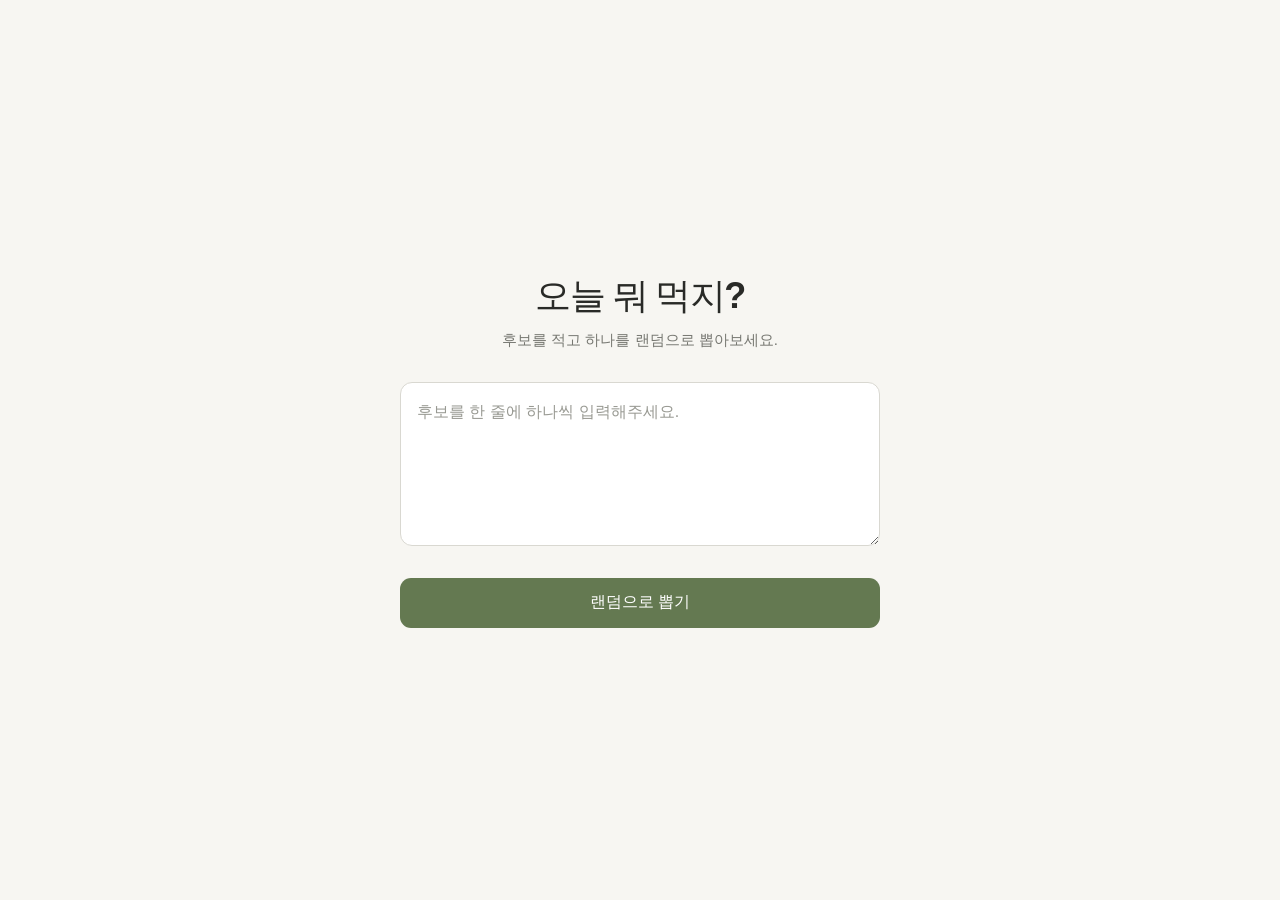
==== index.html @ 3a749e0d "Add files via upload" ====
<!doctype html>
<html lang="ko">
  <head>
    <meta charset="utf-8">
    <meta name="viewport" content="width=device-width, initial-scale=1">
    <meta name="theme-color" content="#f7f6f2">
    <title>오늘 뭐 먹지?</title>
    <link rel="stylesheet" href="style.css">
    <script src="script.js" defer></script>
  </head>
  <body>
    <main class="picker">
      <header class="intro">
        <h1>오늘 뭐 먹지?</h1>
        <p>후보를 적고 하나를 랜덤으로 뽑아보세요.</p>
      </header>

      <form id="picker-form" novalidate>
        <label class="sr-only" for="choices">추첨 후보</label>
        <textarea id="choices" name="choices" placeholder="후보를 한 줄에 하나씩 입력해주세요." spellcheck="false"></textarea>
        <p id="message" class="message" role="status" aria-live="polite"></p>
        <button type="submit">랜덤으로 뽑기</button>
      </form>

      <section id="result" class="result" aria-live="polite" aria-atomic="true" hidden>
        <p>오늘은</p>
        <h2 id="result-text"></h2>
      </section>
    </main>
  </body>
</html>
---- style.css ----
:root {
  color-scheme: light;
  font-family: -apple-system, BlinkMacSystemFont, "Pretendard", "Noto Sans KR", sans-serif;
  color: #292a27;
  background: #f7f6f2;
  font-synthesis: none;
  text-rendering: optimizeLegibility;
}

* { box-sizing: border-box; }

body {
  min-width: 320px;
  min-height: 100vh;
  margin: 0;
  padding: 64px 20px;
  display: flex;
  justify-content: center;
  align-items: center;
}

.picker { width: min(100%, 480px); }
.intro { margin-bottom: 30px; text-align: center; }
h1 { margin: 0; font-size: clamp(30px, 7vw, 36px); line-height: 1.25; letter-spacing: -0.045em; }
.intro p { margin: 10px 0 0; color: #777872; font-size: 15px; line-height: 1.6; }

textarea {
  display: block;
  width: 100%;
  min-height: 164px;
  padding: 16px;
  resize: vertical;
  border: 1px solid #d9d8d1;
  border-radius: 12px;
  outline: none;
  background: #fff;
  color: inherit;
  font: inherit;
  font-size: 16px;
  line-height: 1.65;
  transition: border-color 150ms ease;
}
textarea::placeholder { color: #999a93; }
textarea:focus { border-color: #71845f; }

.message { min-height: 20px; margin: 7px 2px 5px; color: #a34f48; font-size: 13px; }
button {
  width: 100%;
  min-height: 50px;
  border: 0;
  border-radius: 11px;
  background: #647951;
  color: #fff;
  font: inherit;
  font-size: 16px;
  font-weight: 700;
  cursor: pointer;
  transition: background-color 150ms ease, transform 150ms ease;
}
button:hover { background: #556944; transform: translateY(-1px); }
button:focus-visible { outline: 3px solid #a9b99a; outline-offset: 3px; }
button:active { transform: translateY(0); }

.result {
  margin-top: 34px;
  padding: 22px 20px 24px;
  border: 1px solid #e8e6dd;
  border-radius: 14px;
  background: #fbfaf7;
  text-align: center;
  animation: appear 180ms ease-out;
}
.result[hidden] { display: none; }
.result p { margin: 0 0 8px; color: #777872; font-size: 15px; }
.result h2 { margin: 0; overflow-wrap: anywhere; font-size: clamp(28px, 7vw, 38px); font-weight: 700; line-height: 1.35; letter-spacing: -0.035em; }
.sr-only { position: absolute; width: 1px; height: 1px; padding: 0; margin: -1px; overflow: hidden; clip: rect(0, 0, 0, 0); white-space: nowrap; border: 0; }

@keyframes appear { from { opacity: 0; transform: translateY(6px); } to { opacity: 1; transform: translateY(0); } }
@media (max-width: 480px) {
  body { align-items: flex-start; padding: 56px 20px 40px; }
  .intro { margin-bottom: 26px; }
  .result { margin-top: 30px; }
}
@media (prefers-reduced-motion: reduce) {
  *, *::before, *::after { animation-duration: 0.01ms !important; transition-duration: 0.01ms !important; }
}
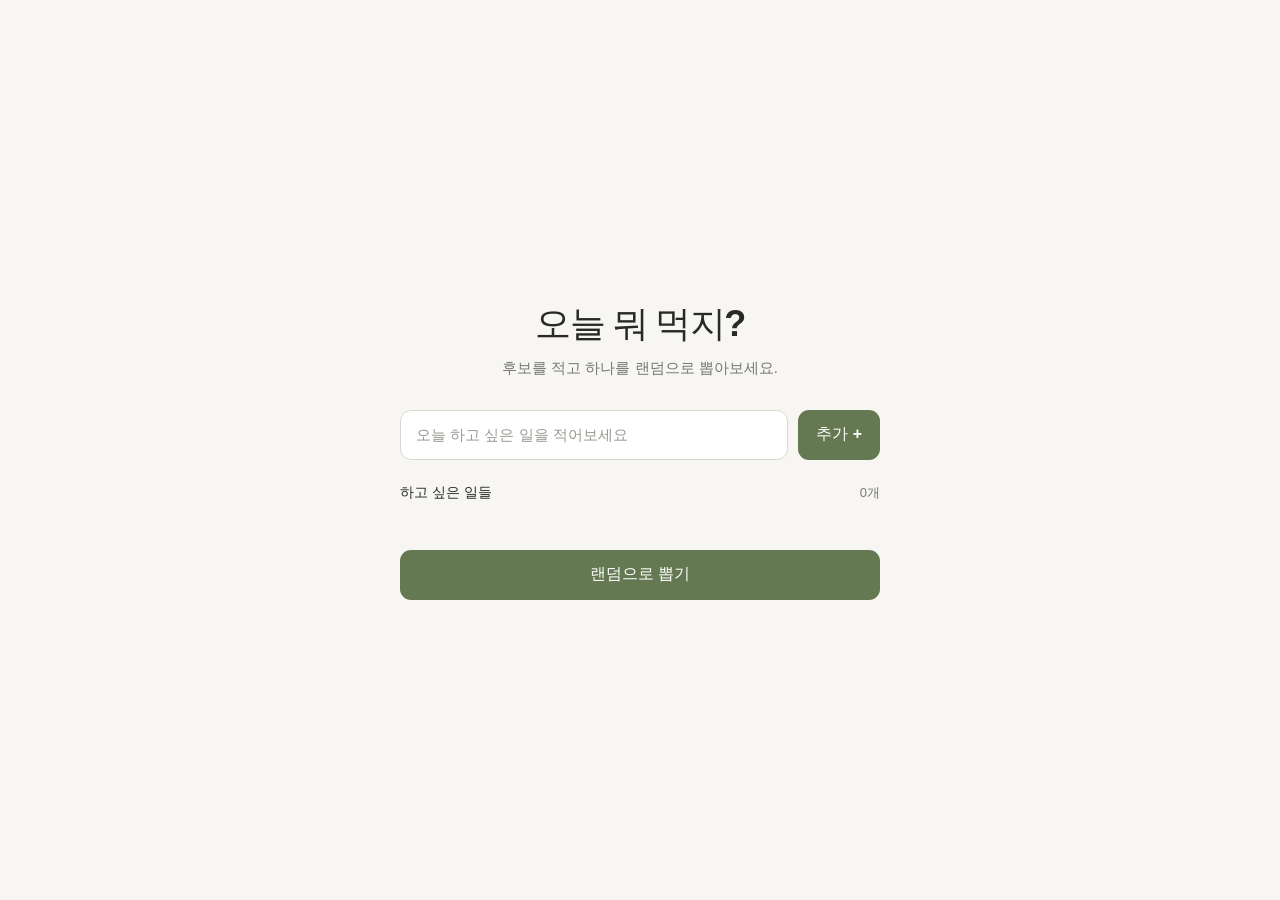
==== commit 7d9dcc9a: "Add files via upload" ====
--- a/index.html
+++ b/index.html
@@ -15,12 +15,24 @@
         <p>후보를 적고 하나를 랜덤으로 뽑아보세요.</p>
       </header>
 
-      <form id="picker-form" novalidate>
-        <label class="sr-only" for="choices">추첨 후보</label>
-        <textarea id="choices" name="choices" placeholder="후보를 한 줄에 하나씩 입력해주세요." spellcheck="false"></textarea>
-        <p id="message" class="message" role="status" aria-live="polite"></p>
-        <button type="submit">랜덤으로 뽑기</button>
+      <form id="candidate-form" novalidate>
+        <label class="sr-only" for="candidate-input">하고 싶은 일</label>
+        <div class="input-row">
+          <input id="candidate-input" name="candidate" type="text" placeholder="오늘 하고 싶은 일을 적어보세요" autocomplete="off">
+          <button class="add-button" type="submit">추가 +</button>
+        </div>
       </form>
+
+      <section class="candidate-section" aria-labelledby="candidate-heading">
+        <div class="candidate-heading">
+          <h2 id="candidate-heading">하고 싶은 일들</h2>
+          <span id="candidate-count">0개</span>
+        </div>
+        <ul id="candidate-list" class="candidate-list"></ul>
+      </section>
+
+      <p id="message" class="message" role="status" aria-live="polite"></p>
+      <button id="draw-button" class="draw-button" type="button">랜덤으로 뽑기</button>
 
       <section id="result" class="result" aria-live="polite" aria-atomic="true" hidden>
         <p>오늘은</p>
--- a/style.css
+++ b/style.css
@@ -24,27 +24,25 @@
 h1 { margin: 0; font-size: clamp(30px, 7vw, 36px); line-height: 1.25; letter-spacing: -0.045em; }
 .intro p { margin: 10px 0 0; color: #777872; font-size: 15px; line-height: 1.6; }
 
-textarea {
-  display: block;
-  width: 100%;
-  min-height: 164px;
-  padding: 16px;
-  resize: vertical;
+.input-row { display: flex; gap: 10px; }
+input[type="text"] {
+  min-width: 0;
+  flex: 1;
+  height: 50px;
+  padding: 0 15px;
   border: 1px solid #d9d8d1;
-  border-radius: 12px;
+  border-radius: 11px;
   outline: none;
   background: #fff;
   color: inherit;
   font: inherit;
-  font-size: 16px;
-  line-height: 1.65;
+  font-size: 15px;
   transition: border-color 150ms ease;
 }
-textarea::placeholder { color: #999a93; }
-textarea:focus { border-color: #71845f; }
+input[type="text"]::placeholder { color: #999a93; }
+input[type="text"]:focus { border-color: #71845f; }
 
-.message { min-height: 20px; margin: 7px 2px 5px; color: #a34f48; font-size: 13px; }
-button {
+.add-button, .draw-button {
   width: 100%;
   min-height: 50px;
   border: 0;
@@ -57,9 +55,23 @@
   cursor: pointer;
   transition: background-color 150ms ease, transform 150ms ease;
 }
-button:hover { background: #556944; transform: translateY(-1px); }
-button:focus-visible { outline: 3px solid #a9b99a; outline-offset: 3px; }
-button:active { transform: translateY(0); }
+.add-button { width: auto; flex: 0 0 auto; padding: 0 18px; white-space: nowrap; }
+.add-button:hover, .draw-button:hover { background: #556944; transform: translateY(-1px); }
+.add-button:focus-visible, .draw-button:focus-visible, .remove-button:focus-visible { outline: 3px solid #a9b99a; outline-offset: 3px; }
+.add-button:active, .draw-button:active { transform: translateY(0); }
+
+.candidate-section { margin-top: 24px; }
+.candidate-heading { display: flex; align-items: center; justify-content: space-between; margin-bottom: 10px; }
+.candidate-heading h2 { margin: 0; font-size: 14px; font-weight: 600; }
+.candidate-heading span { color: #777872; font-size: 13px; }
+.candidate-list { display: grid; gap: 8px; margin: 0; padding: 0; list-style: none; }
+.candidate-item { display: flex; align-items: flex-start; gap: 12px; min-width: 0; padding: 10px 10px 10px 14px; border: 1px solid #e8e6dd; border-radius: 11px; background: #fbfaf7; }
+.candidate-number { flex: 0 0 auto; padding-top: 2px; color: #999a93; font-size: 13px; font-variant-numeric: tabular-nums; }
+.candidate-text { min-width: 0; flex: 1; overflow-wrap: anywhere; font-size: 15px; line-height: 1.55; }
+.remove-button { flex: 0 0 36px; width: 36px; height: 36px; margin: -3px -2px -3px 0; border: 0; border-radius: 8px; background: transparent; color: #777872; font: inherit; font-size: 23px; line-height: 1; cursor: pointer; }
+.remove-button:hover { background: #efeee8; color: #292a27; }
+.message { min-height: 20px; margin: 13px 2px 5px; color: #a34f48; font-size: 13px; }
+.draw-button { display: block; }
 
 .result {
   margin-top: 34px;
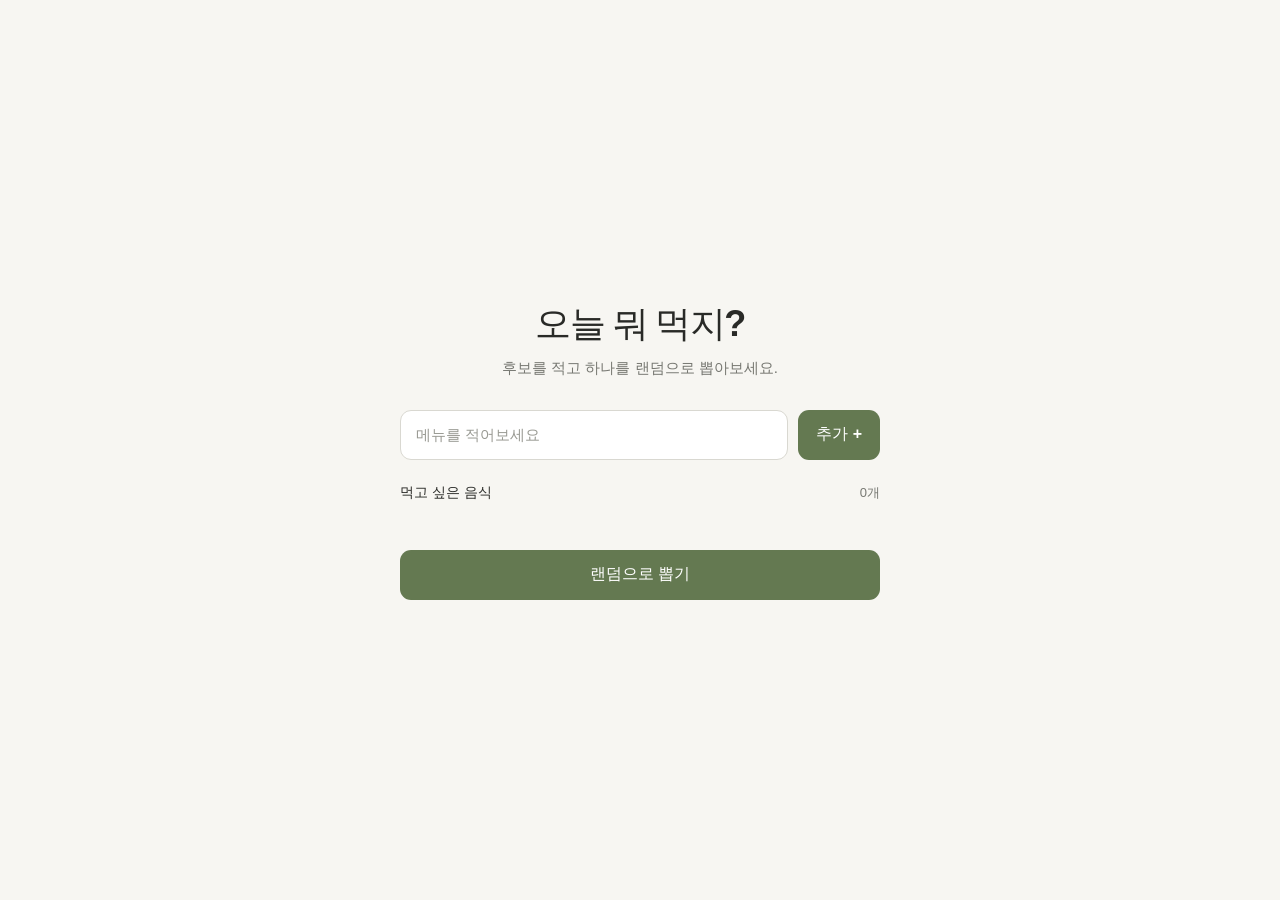
==== commit 10217094: "index.html" ====
--- a/index.html
+++ b/index.html
@@ -16,16 +16,16 @@
       </header>
 
       <form id="candidate-form" novalidate>
-        <label class="sr-only" for="candidate-input">하고 싶은 일</label>
+        <label class="sr-only" for="candidate-input">먹고 싶은 음식</label>
         <div class="input-row">
-          <input id="candidate-input" name="candidate" type="text" placeholder="오늘 하고 싶은 일을 적어보세요" autocomplete="off">
+          <input id="candidate-input" name="candidate" type="text" placeholder="메뉴를 적어보세요" autocomplete="off">
           <button class="add-button" type="submit">추가 +</button>
         </div>
       </form>
 
       <section class="candidate-section" aria-labelledby="candidate-heading">
         <div class="candidate-heading">
-          <h2 id="candidate-heading">하고 싶은 일들</h2>
+          <h2 id="candidate-heading">먹고 싶은 음식</h2>
           <span id="candidate-count">0개</span>
         </div>
         <ul id="candidate-list" class="candidate-list"></ul>
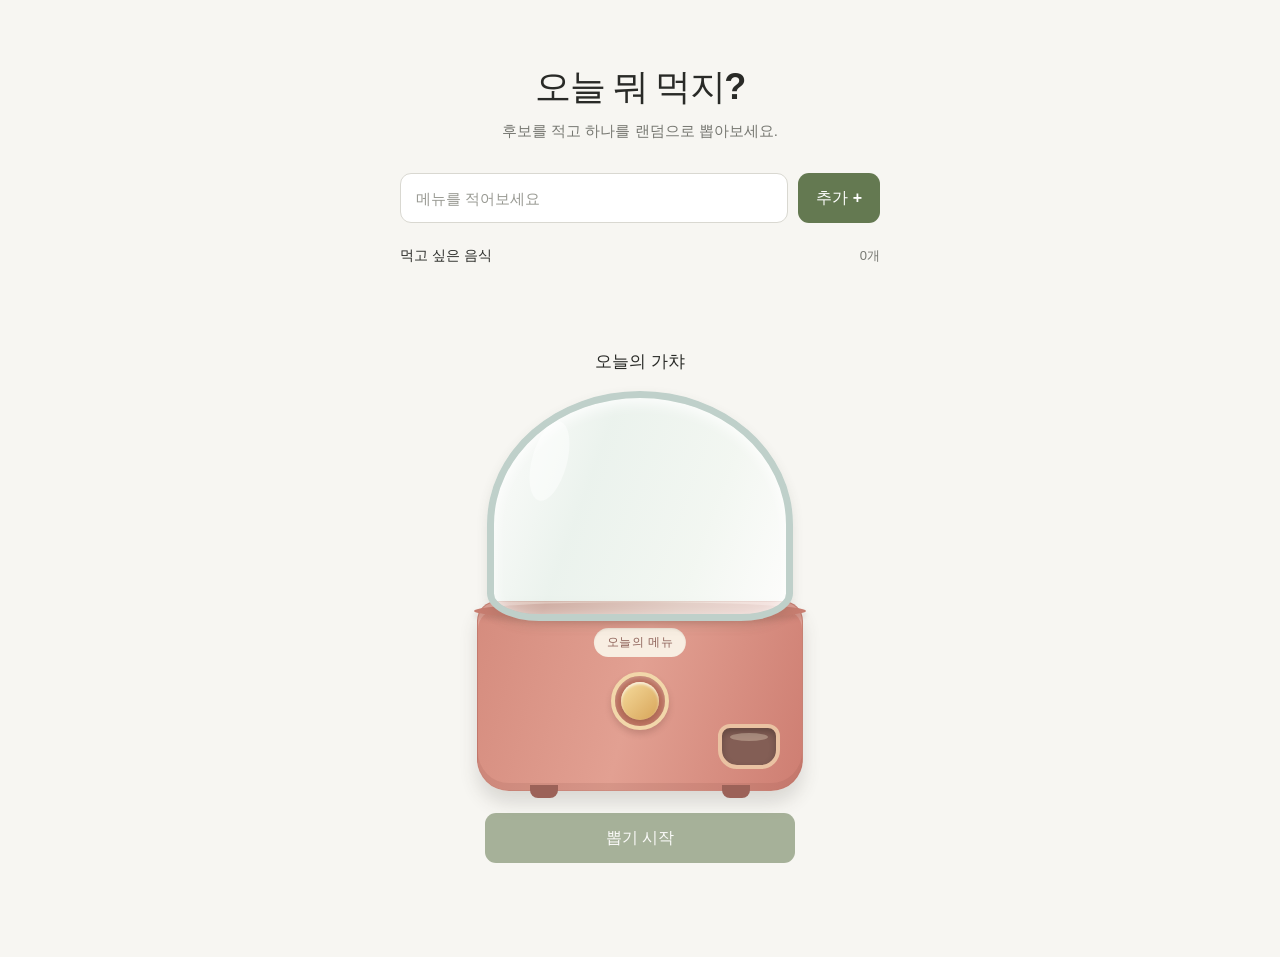
==== commit 0b6915f3: "Add interactive gachapon draw flow" ====
--- a/index.html
+++ b/index.html
@@ -32,11 +32,40 @@
       </section>
 
       <p id="message" class="message" role="status" aria-live="polite"></p>
-      <button id="draw-button" class="draw-button" type="button">랜덤으로 뽑기</button>
+
+      <section class="gacha-section" aria-labelledby="gacha-title">
+        <h2 id="gacha-title">오늘의 가챠</h2>
+        <div class="gacha-machine" aria-label="등록한 메뉴가 들어 있는 가챠머신">
+          <div class="machine-dome" aria-hidden="true">
+            <div id="capsule-bed" class="capsule-bed"></div>
+            <span class="dome-glint"></span>
+          </div>
+          <div class="machine-body" aria-hidden="true">
+            <div class="machine-brand">오늘의 메뉴</div>
+            <div class="machine-knob"><span></span></div>
+            <div class="dispense-slot"><span></span></div>
+            <div class="machine-feet"><span></span><span></span></div>
+          </div>
+        </div>
+
+        <div class="machine-controls">
+          <button id="draw-button" class="draw-button" type="button" disabled>뽑기 시작</button>
+          <p id="machine-status" class="machine-status" role="status" aria-live="polite"></p>
+          <div id="dispensed-area" class="dispensed-area" hidden>
+            <button id="open-capsule" class="open-capsule" type="button" aria-label="당첨 캡슐 열기">
+              <span class="capsule-shell capsule-top"></span>
+              <span class="capsule-shell capsule-bottom"></span>
+              <span id="capsule-reveal" class="capsule-reveal" aria-hidden="true"></span>
+            </button>
+            <p>캡슐을 눌러 열어보세요!</p>
+          </div>
+        </div>
+      </section>
 
       <section id="result" class="result" aria-live="polite" aria-atomic="true" hidden>
-        <p>오늘은</p>
+        <p>오늘은...</p>
         <h2 id="result-text"></h2>
+        <button id="return-button" type="button">기계로 돌아가기</button>
       </section>
     </main>
   </body>
--- a/style.css
+++ b/style.css
@@ -72,6 +72,116 @@
 .remove-button:hover { background: #efeee8; color: #292a27; }
 .message { min-height: 20px; margin: 13px 2px 5px; color: #a34f48; font-size: 13px; }
 .draw-button { display: block; }
+.add-button:disabled, .draw-button:disabled, .remove-button:disabled { cursor: not-allowed; opacity: 0.55; transform: none; }
+
+.gacha-section { margin-top: 42px; text-align: center; }
+.gacha-section > h2 { margin: 0 0 18px; font-size: 17px; font-weight: 700; }
+.gacha-machine { width: min(100%, 340px); margin: 0 auto; position: relative; }
+.machine-dome {
+  position: relative;
+  z-index: 2;
+  width: min(90%, 306px);
+  height: clamp(188px, 58vw, 230px);
+  margin: 0 auto;
+  overflow: hidden;
+  border: 7px solid #bfd0ca;
+  border-radius: 50% 50% 17% 17% / 58% 58% 12% 12%;
+  background: linear-gradient(110deg, rgba(255,255,255,.72), rgba(220,238,231,.44) 34%, rgba(240,247,241,.66) 70%, rgba(255,255,255,.72));
+  box-shadow: inset 0 5px 14px rgba(255,255,255,.86), 0 5px 12px rgba(70,82,67,.12);
+}
+.capsule-bed { position: absolute; inset: 0; --capsule-width: 38px; }
+.machine-capsule, .open-capsule {
+  width: var(--capsule-width, 46px);
+  aspect-ratio: 1.32;
+  border: 1px solid rgba(94,78,67,.16);
+  border-radius: 50%;
+  background: linear-gradient(to bottom, var(--cap-light) 0 48%, rgba(114,93,80,.36) 48% 52%, var(--cap-dark) 52% 100%);
+  box-shadow: inset 3px 3px 5px rgba(255,255,255,.76), inset -3px -4px 5px rgba(86,65,57,.12), 0 2px 3px rgba(65,61,54,.18);
+}
+.machine-capsule {
+  position: absolute;
+  left: var(--x);
+  top: var(--y);
+  transform: translate(-50%, -50%) rotate(var(--rotation, 0deg));
+  transition: left 760ms cubic-bezier(.2,.75,.3,1), top 760ms cubic-bezier(.2,.75,.3,1), transform 760ms ease, opacity 220ms ease;
+}
+.machine-capsule:nth-child(3n) { --rotation: 24deg; }
+.machine-capsule:nth-child(3n + 1) { --rotation: -18deg; }
+.machine-capsule.is-selected {
+  z-index: 3;
+  left: 50%;
+  top: 101%;
+  transform: translate(-50%, -50%) rotate(0deg) scale(1.16);
+}
+.dome-glint { position: absolute; top: 10%; left: 13%; width: 12%; height: 38%; border-radius: 50%; background: rgba(255,255,255,.46); transform: rotate(15deg); pointer-events: none; }
+.machine-body {
+  position: relative;
+  width: 96%;
+  height: 190px;
+  margin: -20px auto 0;
+  border: 1px solid rgba(129,74,62,.18);
+  border-radius: 20px 20px 32px 32px;
+  background: linear-gradient(105deg, #d58c7e, #e2a092 48%, #ce7e72);
+  box-shadow: inset 0 8px 0 rgba(255,255,255,.18), inset 0 -7px 0 rgba(125,70,60,.12), 0 12px 18px rgba(67,62,54,.16);
+}
+.machine-body::before { position: absolute; content: ""; left: -4px; right: -4px; top: 0; height: 18px; border-radius: 50%; background: #c77d70; box-shadow: 0 4px 5px rgba(112,66,56,.18); }
+.machine-brand { position: absolute; top: 26px; left: 50%; padding: 6px 13px; border-radius: 999px; background: #f8eee2; color: #8e6259; font-size: 12px; font-weight: 700; letter-spacing: .04em; white-space: nowrap; transform: translateX(-50%); box-shadow: inset 0 1px 2px rgba(112,75,61,.1); }
+.machine-knob { position: absolute; top: 70px; left: 50%; width: 58px; height: 58px; padding: 6px; border: 4px solid #f2d7aa; border-radius: 50%; background: #ba715f; transform: translateX(-50%); box-shadow: 0 4px 6px rgba(95,53,45,.22), inset 0 2px 4px rgba(255,255,255,.25); }
+.machine-knob span { display: block; width: 100%; height: 100%; border-radius: 50%; background: linear-gradient(135deg, #f6dc9d, #d7a458); box-shadow: inset 0 2px 3px rgba(255,255,255,.75), 0 2px 3px rgba(105,68,42,.2); }
+.dispense-slot { position: absolute; right: 22px; bottom: 21px; width: 62px; height: 45px; border: 4px solid #eac2a2; border-radius: 12px 12px 19px 19px; background: #835e55; box-shadow: inset 0 4px 7px rgba(0,0,0,.24); }
+.dispense-slot span { position: absolute; left: 8px; right: 8px; top: 5px; height: 8px; border-radius: 50%; background: rgba(255,240,214,.3); }
+.machine-feet { position: absolute; bottom: -8px; left: 16%; right: 16%; display: flex; justify-content: space-between; }
+.machine-feet span { width: 28px; height: 13px; border-radius: 0 0 8px 8px; background: #9c6258; }
+.machine-controls { min-height: 64px; margin: 22px auto 0; text-align: center; }
+.draw-button { width: min(100%, 310px); margin: 0 auto; }
+.machine-status { min-height: 20px; margin: 10px 0 0; color: #777872; font-size: 14px; }
+.dispensed-area { margin: 7px auto 0; animation: capsule-arrive 460ms cubic-bezier(.2,.75,.3,1) both; }
+.dispensed-area[hidden] { display: none; }
+.dispensed-area p { margin: 10px 0 0; color: #777872; font-size: 14px; }
+.open-capsule {
+  position: relative;
+  display: block;
+  width: 90px;
+  padding: 0;
+  border: 0;
+  background: transparent;
+  box-shadow: none;
+  cursor: pointer;
+  animation: capsule-wiggle 1.2s ease-in-out infinite;
+  transition: transform 180ms ease;
+}
+.open-capsule:hover { transform: scale(1.06); }
+.open-capsule:focus-visible { outline: 3px solid #a9b99a; outline-offset: 6px; }
+.open-capsule:disabled { cursor: default; }
+.capsule-shell { position: absolute; left: 0; width: 100%; height: 52%; border: 1px solid rgba(94,78,67,.16); box-shadow: inset 4px 3px 7px rgba(255,255,255,.66), 0 2px 3px rgba(65,61,54,.13); transition: transform 420ms cubic-bezier(.2,.7,.2,1), opacity 380ms ease; }
+.capsule-top { top: 0; border-radius: 50% 50% 13px 13px / 85% 85% 20% 20%; background: linear-gradient(to bottom, var(--cap-light), color-mix(in srgb, var(--cap-light), white 20%)); }
+.capsule-bottom { bottom: 0; border-radius: 13px 13px 50% 50% / 20% 20% 85% 85%; background: linear-gradient(to bottom, color-mix(in srgb, var(--cap-dark), white 14%), var(--cap-dark)); }
+.capsule-reveal { position: absolute; z-index: 2; left: 50%; top: 50%; width: min(340px, calc(100vw - 44px)); color: #292a27; font-size: 19px; font-weight: 700; line-height: 1.45; overflow-wrap: anywhere; opacity: 0; transform: translate(-50%, -35%) scale(.9); transition: opacity 180ms ease, transform 240ms ease; pointer-events: none; }
+.open-capsule.is-opening { animation: none; }
+.open-capsule.is-opening .capsule-top { transform: translateY(-38px) rotate(-13deg); }
+.open-capsule.is-opening .capsule-bottom { transform: translateY(38px) rotate(13deg); }
+.open-capsule.is-opening .capsule-reveal { opacity: 1; transform: translate(-50%, -50%) scale(1); }
+.open-capsule.is-opening:disabled { background-color: transparent; }
+.result { position: relative; z-index: 2; margin-top: 14px; }
+.result button { min-height: 48px; margin-top: 20px; padding: 0 20px; border: 0; border-radius: 11px; background: #647951; color: #fff; font: inherit; font-size: 15px; font-weight: 700; cursor: pointer; }
+.result button:hover { background: #556944; }
+.result button:focus-visible { outline: 3px solid #a9b99a; outline-offset: 3px; }
+
+@keyframes capsule-arrive { from { opacity: 0; transform: translateY(-30px) scale(.55) rotate(35deg); } to { opacity: 1; transform: translateY(0) scale(1) rotate(0); } }
+@keyframes capsule-wiggle { 0%, 100% { transform: rotate(0); } 25% { transform: rotate(4deg); } 75% { transform: rotate(-4deg); } }
+@keyframes capsule-jostle { 0%, 100% { transform: translate(-50%, -50%) rotate(var(--rotation, 0deg)); } 25% { transform: translate(calc(-50% + 4px), calc(-50% - 4px)) rotate(18deg); } 50% { transform: translate(calc(-50% - 3px), calc(-50% + 3px)) rotate(-15deg); } 75% { transform: translate(calc(-50% + 2px), calc(-50% + 2px)) rotate(8deg); } }
+.gacha-machine.is-mixing .machine-capsule { animation: capsule-jostle 340ms ease-in-out infinite; }
+.gacha-machine.is-mixing .machine-capsule:nth-child(2n) { animation-delay: -110ms; }
+.gacha-machine.is-mixing .machine-capsule:nth-child(3n) { animation-delay: -220ms; }
+
+@media (max-width: 480px) {
+  .gacha-section { margin-top: 34px; }
+  .machine-body { height: 174px; }
+  .machine-brand { top: 24px; }
+  .machine-knob { top: 65px; }
+  .dispense-slot { right: 16px; bottom: 18px; }
+  .machine-controls { margin-top: 18px; }
+}
 
 .result {
   margin-top: 34px;
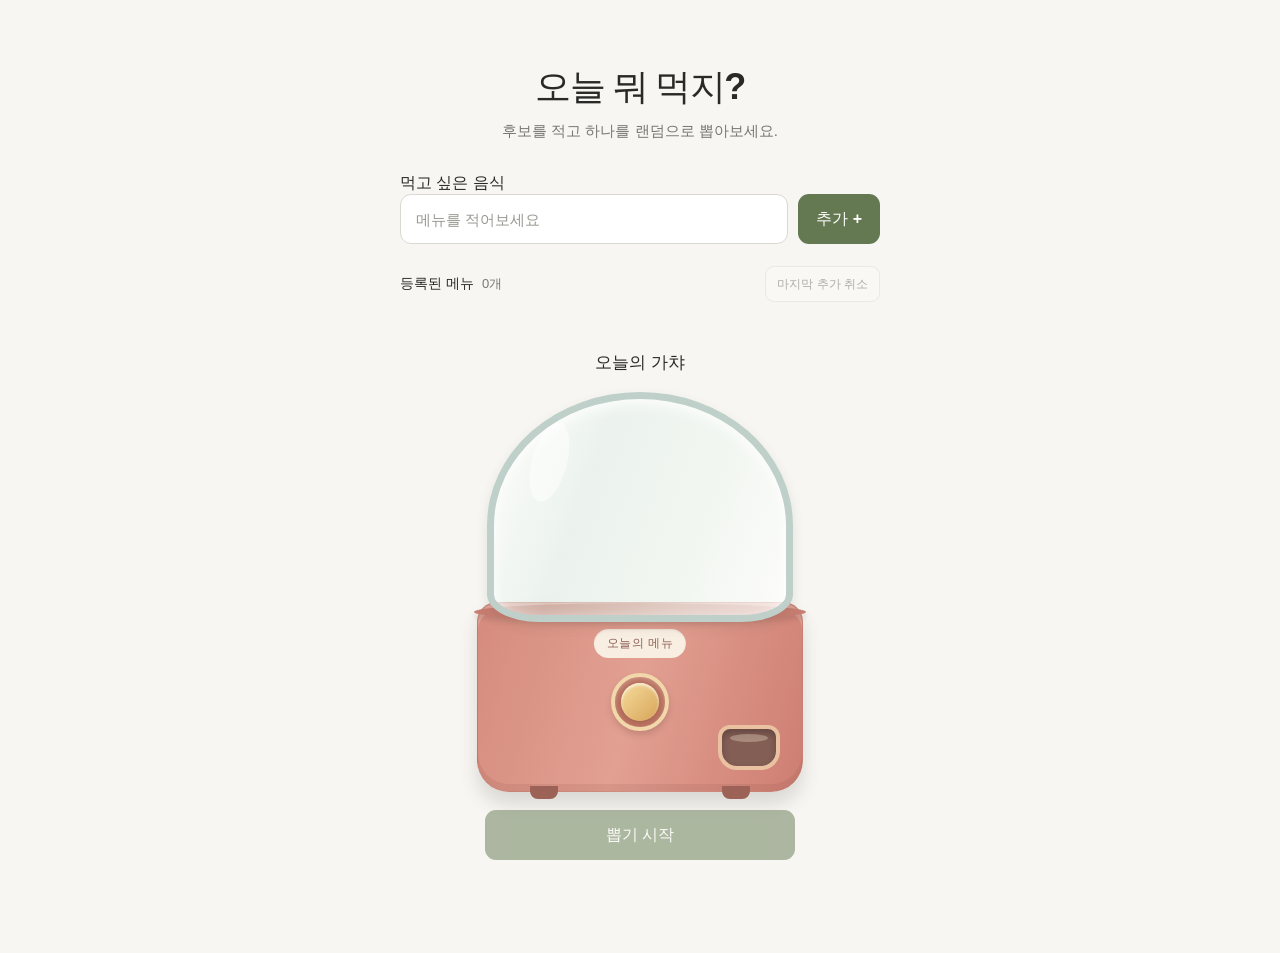
==== commit ea220f2a: "Improve gachapon capsule packing" ====
--- a/index.html
+++ b/index.html
@@ -25,47 +25,48 @@
 
       <section class="candidate-section" aria-labelledby="candidate-heading">
         <div class="candidate-heading">
-          <h2 id="candidate-heading">먹고 싶은 음식</h2>
+          <h2 id="candidate-heading">등록된 메뉴</h2>
           <span id="candidate-count">0개</span>
         </div>
-        <ul id="candidate-list" class="candidate-list"></ul>
+        <button id="undo-button" class="undo-button" type="button" disabled>마지막 추가 취소</button>
       </section>
 
       <p id="message" class="message" role="status" aria-live="polite"></p>
 
       <section class="gacha-section" aria-labelledby="gacha-title">
         <h2 id="gacha-title">오늘의 가챠</h2>
-        <div class="gacha-machine" aria-label="등록한 메뉴가 들어 있는 가챠머신">
-          <div class="machine-dome" aria-hidden="true">
-            <div id="capsule-bed" class="capsule-bed"></div>
-            <span class="dome-glint"></span>
+        <div id="machine-scene" class="machine-scene">
+          <div class="gacha-machine" aria-label="등록한 메뉴가 들어 있는 가챠머신">
+            <div class="machine-dome" aria-hidden="true">
+              <div id="capsule-bed" class="capsule-bed"></div>
+              <span class="dome-glint"></span>
+            </div>
+            <div class="machine-body" aria-hidden="true">
+              <div class="machine-brand">오늘의 메뉴</div>
+              <div class="machine-knob"><span></span></div>
+              <div class="dispense-slot"><span></span></div>
+              <div class="machine-feet"><span></span><span></span></div>
+            </div>
           </div>
-          <div class="machine-body" aria-hidden="true">
-            <div class="machine-brand">오늘의 메뉴</div>
-            <div class="machine-knob"><span></span></div>
-            <div class="dispense-slot"><span></span></div>
-            <div class="machine-feet"><span></span><span></span></div>
+          <div id="machine-overlay" class="machine-overlay" hidden>
+            <button id="open-capsule" class="open-capsule" type="button" aria-label="당첨 캡슐 열기">
+              <span class="capsule-shell capsule-top"></span>
+              <span class="capsule-shell capsule-bottom"></span>
+              <span id="capsule-reveal" class="capsule-reveal" aria-hidden="true"></span>
+            </button>
+            <p id="overlay-hint" class="overlay-hint">캡슐을 눌러 열어보세요!</p>
+            <div id="overlay-result" class="overlay-result" hidden>
+              <p>오늘은...</p>
+              <h3 id="result-text"></h3>
+              <button id="return-button" type="button">기계로 돌아가기</button>
+            </div>
           </div>
         </div>
 
         <div class="machine-controls">
           <button id="draw-button" class="draw-button" type="button" disabled>뽑기 시작</button>
           <p id="machine-status" class="machine-status" role="status" aria-live="polite"></p>
-          <div id="dispensed-area" class="dispensed-area" hidden>
-            <button id="open-capsule" class="open-capsule" type="button" aria-label="당첨 캡슐 열기">
-              <span class="capsule-shell capsule-top"></span>
-              <span class="capsule-shell capsule-bottom"></span>
-              <span id="capsule-reveal" class="capsule-reveal" aria-hidden="true"></span>
-            </button>
-            <p>캡슐을 눌러 열어보세요!</p>
-          </div>
         </div>
-      </section>
-
-      <section id="result" class="result" aria-live="polite" aria-atomic="true" hidden>
-        <p>오늘은...</p>
-        <h2 id="result-text"></h2>
-        <button id="return-button" type="button">기계로 돌아가기</button>
       </section>
     </main>
   </body>
--- a/style.css
+++ b/style.css
@@ -57,26 +57,23 @@
 }
 .add-button { width: auto; flex: 0 0 auto; padding: 0 18px; white-space: nowrap; }
 .add-button:hover, .draw-button:hover { background: #556944; transform: translateY(-1px); }
-.add-button:focus-visible, .draw-button:focus-visible, .remove-button:focus-visible { outline: 3px solid #a9b99a; outline-offset: 3px; }
+.add-button:focus-visible, .draw-button:focus-visible, .undo-button:focus-visible,
+.open-capsule:focus-visible, .overlay-result button:focus-visible { outline: 3px solid #a9b99a; outline-offset: 3px; }
 .add-button:active, .draw-button:active { transform: translateY(0); }
+.add-button:disabled, .draw-button:disabled, .undo-button:disabled { cursor: not-allowed; opacity: .5; transform: none; }
 
-.candidate-section { margin-top: 24px; }
-.candidate-heading { display: flex; align-items: center; justify-content: space-between; margin-bottom: 10px; }
+.candidate-section { display: flex; align-items: center; justify-content: space-between; gap: 12px; margin-top: 22px; }
+.candidate-heading { display: flex; align-items: baseline; gap: 8px; min-width: 0; }
 .candidate-heading h2 { margin: 0; font-size: 14px; font-weight: 600; }
-.candidate-heading span { color: #777872; font-size: 13px; }
-.candidate-list { display: grid; gap: 8px; margin: 0; padding: 0; list-style: none; }
-.candidate-item { display: flex; align-items: flex-start; gap: 12px; min-width: 0; padding: 10px 10px 10px 14px; border: 1px solid #e8e6dd; border-radius: 11px; background: #fbfaf7; }
-.candidate-number { flex: 0 0 auto; padding-top: 2px; color: #999a93; font-size: 13px; font-variant-numeric: tabular-nums; }
-.candidate-text { min-width: 0; flex: 1; overflow-wrap: anywhere; font-size: 15px; line-height: 1.55; }
-.remove-button { flex: 0 0 36px; width: 36px; height: 36px; margin: -3px -2px -3px 0; border: 0; border-radius: 8px; background: transparent; color: #777872; font: inherit; font-size: 23px; line-height: 1; cursor: pointer; }
-.remove-button:hover { background: #efeee8; color: #292a27; }
-.message { min-height: 20px; margin: 13px 2px 5px; color: #a34f48; font-size: 13px; }
-.draw-button { display: block; }
-.add-button:disabled, .draw-button:disabled, .remove-button:disabled { cursor: not-allowed; opacity: 0.55; transform: none; }
+.candidate-heading span { color: #777872; font-size: 13px; white-space: nowrap; }
+.undo-button { min-height: 36px; padding: 0 11px; border: 1px solid #deddd6; border-radius: 9px; background: #fbfaf7; color: #66675f; font: inherit; font-size: 12px; cursor: pointer; white-space: nowrap; }
+.undo-button:not(:disabled):hover { border-color: #aaa99f; background: #f1f0ea; }
+.message { min-height: 20px; margin: 7px 2px 4px; color: #a34f48; font-size: 13px; }
 
-.gacha-section { margin-top: 42px; text-align: center; }
+.gacha-section { margin-top: 22px; text-align: center; }
 .gacha-section > h2 { margin: 0 0 18px; font-size: 17px; font-weight: 700; }
-.gacha-machine { width: min(100%, 340px); margin: 0 auto; position: relative; }
+.machine-scene { position: relative; width: min(100%, 340px); margin: 0 auto; isolation: isolate; }
+.gacha-machine { position: relative; width: 100%; margin: 0 auto; }
 .machine-dome {
   position: relative;
   z-index: 2;
@@ -89,31 +86,32 @@
   background: linear-gradient(110deg, rgba(255,255,255,.72), rgba(220,238,231,.44) 34%, rgba(240,247,241,.66) 70%, rgba(255,255,255,.72));
   box-shadow: inset 0 5px 14px rgba(255,255,255,.86), 0 5px 12px rgba(70,82,67,.12);
 }
-.capsule-bed { position: absolute; inset: 0; --capsule-width: 38px; }
+.capsule-bed { position: absolute; inset: 0; }
 .machine-capsule, .open-capsule {
-  width: var(--capsule-width, 46px);
-  aspect-ratio: 1.32;
-  border: 1px solid rgba(94,78,67,.16);
+  width: var(--cap-size, 46px);
+  height: var(--cap-size, 46px);
+  aspect-ratio: 1 / 1;
+  border: 0;
   border-radius: 50%;
-  background: linear-gradient(to bottom, var(--cap-light) 0 48%, rgba(114,93,80,.36) 48% 52%, var(--cap-dark) 52% 100%);
-  box-shadow: inset 3px 3px 5px rgba(255,255,255,.76), inset -3px -4px 5px rgba(86,65,57,.12), 0 2px 3px rgba(65,61,54,.18);
+  background: transparent;
+  box-shadow: none;
 }
 .machine-capsule {
   position: absolute;
   left: var(--x);
-  top: var(--y);
+  top: calc(var(--y) + var(--depth-y, 0px));
   transform: translate(-50%, -50%) rotate(var(--rotation, 0deg));
-  transition: left 760ms cubic-bezier(.2,.75,.3,1), top 760ms cubic-bezier(.2,.75,.3,1), transform 760ms ease, opacity 220ms ease;
+  filter: brightness(var(--depth-brightness, 1)) saturate(var(--depth-saturation, 1)) blur(var(--depth-blur, 0px));
+  transition: left 430ms cubic-bezier(.22,.68,.22,1), top 430ms cubic-bezier(.22,.68,.22,1), width 430ms ease, height 430ms ease, transform 430ms ease, filter 300ms ease;
 }
-.machine-capsule:nth-child(3n) { --rotation: 24deg; }
-.machine-capsule:nth-child(3n + 1) { --rotation: -18deg; }
-.machine-capsule.is-selected {
-  z-index: 3;
-  left: 50%;
-  top: 101%;
-  transform: translate(-50%, -50%) rotate(0deg) scale(1.16);
-}
-.dome-glint { position: absolute; top: 10%; left: 13%; width: 12%; height: 38%; border-radius: 50%; background: rgba(255,255,255,.46); transform: rotate(15deg); pointer-events: none; }
+.machine-capsule::before { position: absolute; z-index: 0; content: ""; left: 14%; right: 14%; bottom: -1%; height: 19%; border-radius: 50%; background: rgba(54,62,55,.24); filter: blur(3px); }
+.capsule-shell { position: absolute; z-index: 1; left: 0; width: 100%; height: 52%; border: 1px solid rgba(94,78,67,.16); box-shadow: inset 4px 3px 7px rgba(255,255,255,.66), 0 2px 3px rgba(65,61,54,.13); }
+.capsule-top { top: 0; border-radius: 50% 50% 4px 4px / 90% 90% 12% 12%; border-bottom-color: rgba(113,91,79,.36); background: linear-gradient(135deg, rgba(255,255,255,.62), transparent 42%), linear-gradient(to bottom, var(--cap-light), color-mix(in srgb, var(--cap-light), white 16%)); }
+.capsule-bottom { bottom: 0; border-radius: 4px 4px 50% 50% / 12% 12% 90% 90%; background: linear-gradient(145deg, rgba(255,255,255,.32), transparent 42%), linear-gradient(to bottom, color-mix(in srgb, var(--cap-dark), white 12%), var(--cap-dark)); }
+.machine-capsule .capsule-shell { height: 51%; }
+.dome-glint { position: absolute; z-index: 2; top: 10%; left: 13%; width: 12%; height: 38%; border-radius: 50%; background: rgba(255,255,255,.46); transform: rotate(15deg); pointer-events: none; }
+.gacha-machine.is-mixing .machine-dome { box-shadow: inset 0 5px 14px rgba(255,255,255,.86), 0 0 0 3px rgba(185,216,204,.28), 0 7px 15px rgba(70,82,67,.14); }
+
 .machine-body {
   position: relative;
   width: 96%;
@@ -132,77 +130,68 @@
 .dispense-slot span { position: absolute; left: 8px; right: 8px; top: 5px; height: 8px; border-radius: 50%; background: rgba(255,240,214,.3); }
 .machine-feet { position: absolute; bottom: -8px; left: 16%; right: 16%; display: flex; justify-content: space-between; }
 .machine-feet span { width: 28px; height: 13px; border-radius: 0 0 8px 8px; background: #9c6258; }
-.machine-controls { min-height: 64px; margin: 22px auto 0; text-align: center; }
+
+.machine-overlay {
+  position: absolute;
+  z-index: 4;
+  inset: 0;
+  overflow: hidden;
+  border-radius: 44% 44% 30px 30px / 20% 20% 30px 30px;
+  background: rgba(255,255,255,.76);
+  opacity: 0;
+  pointer-events: none;
+  transition: opacity 260ms ease;
+}
+.machine-overlay[hidden] { display: none; }
+.machine-overlay.is-visible { opacity: 1; pointer-events: auto; }
+.open-capsule {
+  position: absolute;
+  z-index: 5;
+  left: var(--origin-x, 50%);
+  top: var(--origin-y, 50%);
+  padding: 0;
+  cursor: pointer;
+  transform: translate(-50%, -50%) scale(.8);
+  transition: left 620ms cubic-bezier(.18,.7,.22,1), top 620ms cubic-bezier(.18,.7,.22,1), transform 620ms cubic-bezier(.18,.7,.22,1), opacity 320ms ease;
+}
+.machine-overlay.is-visible .open-capsule { left: 50%; top: 50%; transform: translate(-50%, -50%) scale(1.65); }
+.open-capsule[hidden] { display: none; }
+.open-capsule:disabled { cursor: default; }
+.open-capsule.is-opening { transform: translate(-50%, -50%) scale(1.8) !important; }
+.open-capsule.is-opening .capsule-top { transform: translateY(calc(var(--cap-size, 46px) * -.72)) rotate(-15deg); }
+.open-capsule.is-opening .capsule-bottom { transform: translateY(calc(var(--cap-size, 46px) * .72)) rotate(15deg); }
+.capsule-reveal { position: absolute; z-index: 6; left: 50%; top: 50%; width: min(320px, calc(100vw - 48px)); color: #292a27; font-size: clamp(16px, 4.3vw, 21px); font-weight: 700; line-height: 1.4; overflow-wrap: anywhere; opacity: 0; transform: translate(-50%, -50%) scale(.9); transition: opacity 180ms ease, transform 220ms ease; pointer-events: none; }
+.open-capsule.is-opening .capsule-reveal { opacity: 1; transform: translate(-50%, -50%) scale(1); }
+.overlay-hint { position: absolute; left: 50%; top: calc(50% + 76px); width: max-content; max-width: calc(100% - 24px); margin: 0; color: #5f6259; font-size: 14px; font-weight: 600; transform: translateX(-50%); }
+.overlay-hint[hidden] { display: none; }
+.overlay-result { position: absolute; z-index: 6; left: 50%; top: 50%; width: calc(100% - 28px); text-align: center; transform: translate(-50%, -50%); animation: result-appear 220ms ease-out both; }
+.overlay-result[hidden] { display: none; }
+.overlay-result p { margin: 0 0 8px; color: #777872; font-size: 15px; }
+.overlay-result h3 { margin: 0; color: #292a27; font-size: clamp(25px, 7vw, 36px); font-weight: 700; line-height: 1.3; letter-spacing: -.035em; overflow-wrap: anywhere; }
+.overlay-result button { min-height: 46px; margin-top: 17px; padding: 0 17px; border: 0; border-radius: 11px; background: #647951; color: #fff; font: inherit; font-size: 14px; font-weight: 700; cursor: pointer; }
+.overlay-result button:hover { background: #556944; }
+
+.machine-controls { margin: 18px auto 0; text-align: center; }
 .draw-button { width: min(100%, 310px); margin: 0 auto; }
-.machine-status { min-height: 20px; margin: 10px 0 0; color: #777872; font-size: 14px; }
-.dispensed-area { margin: 7px auto 0; animation: capsule-arrive 460ms cubic-bezier(.2,.75,.3,1) both; }
-.dispensed-area[hidden] { display: none; }
-.dispensed-area p { margin: 10px 0 0; color: #777872; font-size: 14px; }
-.open-capsule {
-  position: relative;
-  display: block;
-  width: 90px;
-  padding: 0;
-  border: 0;
-  background: transparent;
-  box-shadow: none;
-  cursor: pointer;
-  animation: capsule-wiggle 1.2s ease-in-out infinite;
-  transition: transform 180ms ease;
-}
-.open-capsule:hover { transform: scale(1.06); }
-.open-capsule:focus-visible { outline: 3px solid #a9b99a; outline-offset: 6px; }
-.open-capsule:disabled { cursor: default; }
-.capsule-shell { position: absolute; left: 0; width: 100%; height: 52%; border: 1px solid rgba(94,78,67,.16); box-shadow: inset 4px 3px 7px rgba(255,255,255,.66), 0 2px 3px rgba(65,61,54,.13); transition: transform 420ms cubic-bezier(.2,.7,.2,1), opacity 380ms ease; }
-.capsule-top { top: 0; border-radius: 50% 50% 13px 13px / 85% 85% 20% 20%; background: linear-gradient(to bottom, var(--cap-light), color-mix(in srgb, var(--cap-light), white 20%)); }
-.capsule-bottom { bottom: 0; border-radius: 13px 13px 50% 50% / 20% 20% 85% 85%; background: linear-gradient(to bottom, color-mix(in srgb, var(--cap-dark), white 14%), var(--cap-dark)); }
-.capsule-reveal { position: absolute; z-index: 2; left: 50%; top: 50%; width: min(340px, calc(100vw - 44px)); color: #292a27; font-size: 19px; font-weight: 700; line-height: 1.45; overflow-wrap: anywhere; opacity: 0; transform: translate(-50%, -35%) scale(.9); transition: opacity 180ms ease, transform 240ms ease; pointer-events: none; }
-.open-capsule.is-opening { animation: none; }
-.open-capsule.is-opening .capsule-top { transform: translateY(-38px) rotate(-13deg); }
-.open-capsule.is-opening .capsule-bottom { transform: translateY(38px) rotate(13deg); }
-.open-capsule.is-opening .capsule-reveal { opacity: 1; transform: translate(-50%, -50%) scale(1); }
-.open-capsule.is-opening:disabled { background-color: transparent; }
-.result { position: relative; z-index: 2; margin-top: 14px; }
-.result button { min-height: 48px; margin-top: 20px; padding: 0 20px; border: 0; border-radius: 11px; background: #647951; color: #fff; font: inherit; font-size: 15px; font-weight: 700; cursor: pointer; }
-.result button:hover { background: #556944; }
-.result button:focus-visible { outline: 3px solid #a9b99a; outline-offset: 3px; }
+.machine-status { min-height: 20px; margin: 9px 0 0; color: #777872; font-size: 14px; }
 
-@keyframes capsule-arrive { from { opacity: 0; transform: translateY(-30px) scale(.55) rotate(35deg); } to { opacity: 1; transform: translateY(0) scale(1) rotate(0); } }
-@keyframes capsule-wiggle { 0%, 100% { transform: rotate(0); } 25% { transform: rotate(4deg); } 75% { transform: rotate(-4deg); } }
-@keyframes capsule-jostle { 0%, 100% { transform: translate(-50%, -50%) rotate(var(--rotation, 0deg)); } 25% { transform: translate(calc(-50% + 4px), calc(-50% - 4px)) rotate(18deg); } 50% { transform: translate(calc(-50% - 3px), calc(-50% + 3px)) rotate(-15deg); } 75% { transform: translate(calc(-50% + 2px), calc(-50% + 2px)) rotate(8deg); } }
-.gacha-machine.is-mixing .machine-capsule { animation: capsule-jostle 340ms ease-in-out infinite; }
-.gacha-machine.is-mixing .machine-capsule:nth-child(2n) { animation-delay: -110ms; }
-.gacha-machine.is-mixing .machine-capsule:nth-child(3n) { animation-delay: -220ms; }
+@keyframes result-appear { from { opacity: 0; transform: translate(-50%, calc(-50% + 6px)); } to { opacity: 1; transform: translate(-50%, -50%); } }
+@keyframes appear { from { opacity: 0; transform: translateY(6px); } to { opacity: 1; transform: translateY(0); } }
 
 @media (max-width: 480px) {
-  .gacha-section { margin-top: 34px; }
+  body { align-items: flex-start; padding: 48px 20px 36px; }
+  .intro { margin-bottom: 24px; }
+  .candidate-section { margin-top: 18px; }
+  .gacha-section { margin-top: 18px; }
+  .machine-dome { height: clamp(220px, 58vw, 240px); }
   .machine-body { height: 174px; }
   .machine-brand { top: 24px; }
   .machine-knob { top: 65px; }
   .dispense-slot { right: 16px; bottom: 18px; }
-  .machine-controls { margin-top: 18px; }
+  .machine-controls { margin-top: 15px; }
+  .overlay-result button { margin-top: 12px; }
 }
 
-.result {
-  margin-top: 34px;
-  padding: 22px 20px 24px;
-  border: 1px solid #e8e6dd;
-  border-radius: 14px;
-  background: #fbfaf7;
-  text-align: center;
-  animation: appear 180ms ease-out;
+@media (prefers-reduced-motion: reduce) {
+  *, *::before, *::after { animation-duration: .01ms !important; transition-duration: .01ms !important; scroll-behavior: auto !important; }
 }
-.result[hidden] { display: none; }
-.result p { margin: 0 0 8px; color: #777872; font-size: 15px; }
-.result h2 { margin: 0; overflow-wrap: anywhere; font-size: clamp(28px, 7vw, 38px); font-weight: 700; line-height: 1.35; letter-spacing: -0.035em; }
-.sr-only { position: absolute; width: 1px; height: 1px; padding: 0; margin: -1px; overflow: hidden; clip: rect(0, 0, 0, 0); white-space: nowrap; border: 0; }
-
-@keyframes appear { from { opacity: 0; transform: translateY(6px); } to { opacity: 1; transform: translateY(0); } }
-@media (max-width: 480px) {
-  body { align-items: flex-start; padding: 56px 20px 40px; }
-  .intro { margin-bottom: 26px; }
-  .result { margin-top: 30px; }
-}
-@media (prefers-reduced-motion: reduce) {
-  *, *::before, *::after { animation-duration: 0.01ms !important; transition-duration: 0.01ms !important; }
-}
